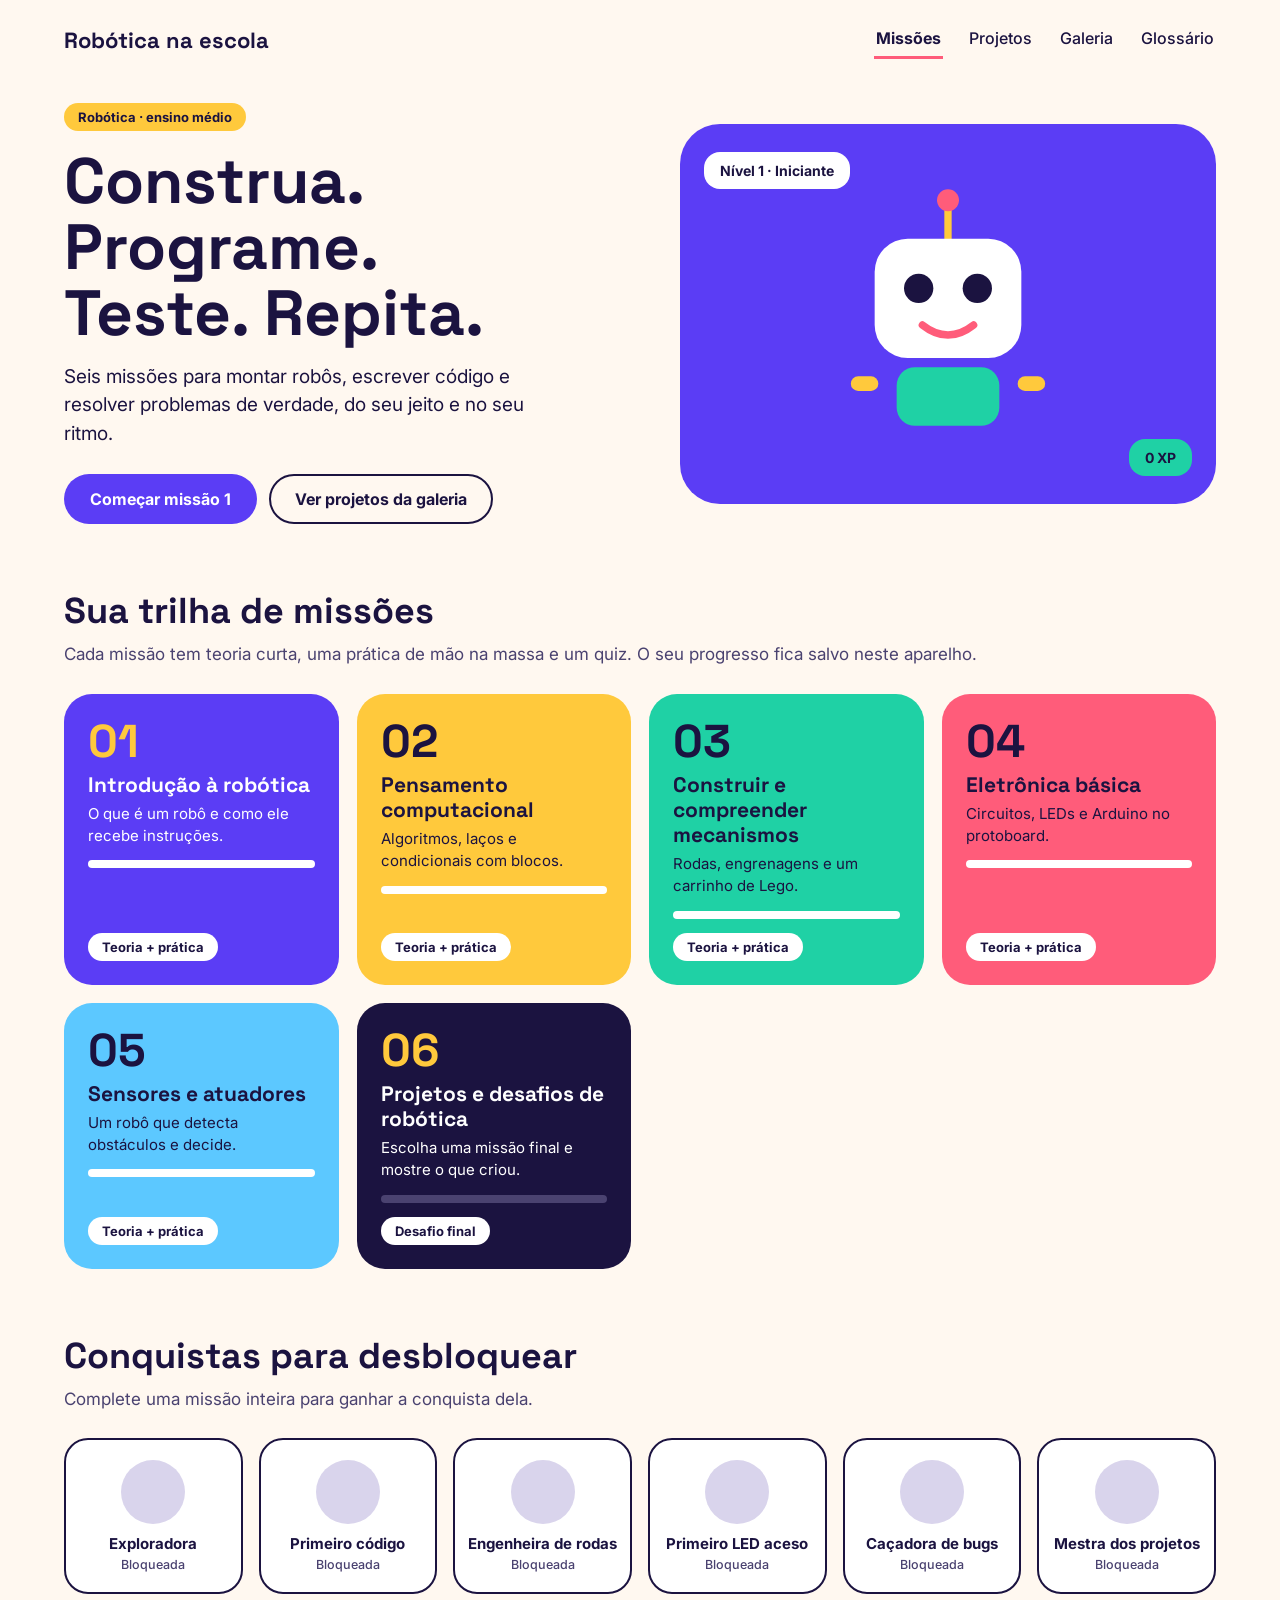
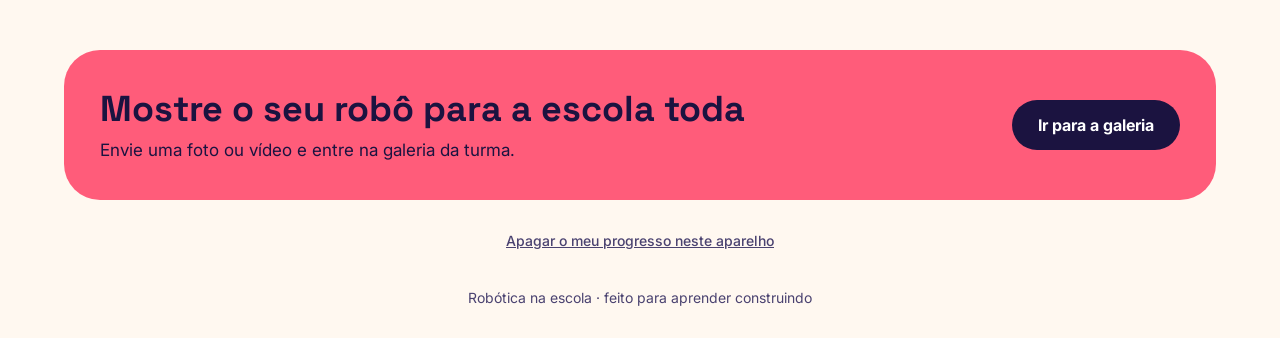
==== index.html @ 1efce521 "upando para o git" ====
<!DOCTYPE html>
<html lang="pt-BR">
<head>
<meta charset="utf-8">
<meta name="viewport" content="width=device-width, initial-scale=1">
<title>Início | Robótica na escola</title>
<link rel="icon" href="img/favicon.svg" type="image/svg+xml">
<link href="https://fonts.googleapis.com/css2?family=Inter:wght@400;500;700&family=Space+Grotesk:wght@500;700&display=swap" rel="stylesheet">
<link rel="stylesheet" href="css/estilo.css">
</head>
<body>
<a class="pular" href="#conteudo">Pular para o conteúdo</a>
<div class="wrap">
<header class="cabecalho">
<a class="logo" href="index.html">Robótica na escola</a>
<nav aria-label="Principal">
<a href="index.html#trilha" aria-current="page">Missões</a>
<a href="modulo-6.html">Projetos</a>
<a href="galeria.html">Galeria</a>
<a href="glossario.html">Glossário</a>
</nav>
</header>
<main id="conteudo">
<div class="hero">
<div class="hero-texto">
<span class="selo">Robótica · ensino médio</span>
<h1>Construa.<br>Programe.<br>Teste. Repita.</h1>
<p>Seis missões para montar robôs, escrever código e resolver problemas de verdade, do seu jeito e no seu ritmo.</p>
<div class="botoes">
<a class="btn btn-violeta" href="modulo-1.html">Começar missão 1</a>
<a class="btn btn-borda" href="galeria.html">Ver projetos da galeria</a>
</div>
</div>
<div class="hero-arte">
<svg class="robo" width="220" height="260" viewBox="0 0 240 280" aria-hidden="true">
<line x1="120" y1="20" x2="120" y2="58" stroke="#FFC93C" stroke-width="8" stroke-linecap="round"/>
<circle cx="120" cy="16" r="12" fill="#FF5C7A"/>
<rect x="40" y="58" width="160" height="130" rx="36" fill="#fff"/>
<circle cx="88" cy="112" r="16" fill="#1B1340"/><circle cx="152" cy="112" r="16" fill="#1B1340"/>
<path d="M92 152 Q120 174 148 152" stroke="#FF5C7A" stroke-width="8" fill="none" stroke-linecap="round"/>
<rect x="64" y="198" width="112" height="64" rx="20" fill="#1FD1A5"/>
<rect x="14" y="208" width="30" height="16" rx="8" fill="#FFC93C"/><rect x="196" y="208" width="30" height="16" rx="8" fill="#FFC93C"/>
</svg>
<span class="chip chip-a" id="nivel">Nível 1 · Iniciante</span>
<span class="chip chip-b" id="xp">0 XP</span>
</div>
</div>

<section id="trilha">
<h2>Sua trilha de missões</h2>
<p class="sub">Cada missão tem teoria curta, uma prática de mão na massa e um quiz. O seu progresso fica salvo neste aparelho.</p>
<div class="trilha">
<a class="card cor-violeta" href="modulo-1.html" data-modulo="1"><span class="num">01</span><h3>Introdução à robótica</h3><p>O que é um robô e como ele recebe instruções.</p><div class="mini" aria-hidden="true"><div></div></div><span class="tag">Teoria + prática</span></a>
<a class="card cor-amarelo" href="modulo-2.html" data-modulo="2"><span class="num">02</span><h3>Pensamento computacional</h3><p>Algoritmos, laços e condicionais com blocos.</p><div class="mini" aria-hidden="true"><div></div></div><span class="tag">Teoria + prática</span></a>
<a class="card cor-menta" href="modulo-3.html" data-modulo="3"><span class="num">03</span><h3>Construir e compreender mecanismos</h3><p>Rodas, engrenagens e um carrinho de Lego.</p><div class="mini" aria-hidden="true"><div></div></div><span class="tag">Teoria + prática</span></a>
<a class="card cor-coral" href="modulo-4.html" data-modulo="4"><span class="num">04</span><h3>Eletrônica básica</h3><p>Circuitos, LEDs e Arduino no protoboard.</p><div class="mini" aria-hidden="true"><div></div></div><span class="tag">Teoria + prática</span></a>
<a class="card cor-ceu" href="modulo-5.html" data-modulo="5"><span class="num">05</span><h3>Sensores e atuadores</h3><p>Um robô que detecta obstáculos e decide.</p><div class="mini" aria-hidden="true"><div></div></div><span class="tag">Teoria + prática</span></a>
<a class="card cor-noite" href="modulo-6.html" data-modulo="6"><span class="num">06</span><h3>Projetos e desafios de robótica</h3><p>Escolha uma missão final e mostre o que criou.</p><div class="mini" aria-hidden="true"><div></div></div><span class="tag">Desafio final</span></a>
</div>
</section>

<section>
<h2>Conquistas para desbloquear</h2>
<p class="sub">Complete uma missão inteira para ganhar a conquista dela.</p>
<div class="conquistas">
<div class="badge" data-modulo="1" style="--c:#FFC93C"><i></i>Exploradora<small>Bloqueada</small></div>
<div class="badge" data-modulo="2" style="--c:#5B3DF5"><i></i>Primeiro código<small>Bloqueada</small></div>
<div class="badge" data-modulo="3" style="--c:#1FD1A5"><i></i>Engenheira de rodas<small>Bloqueada</small></div>
<div class="badge" data-modulo="4" style="--c:#FF5C7A"><i></i>Primeiro LED aceso<small>Bloqueada</small></div>
<div class="badge" data-modulo="5" style="--c:#5CC8FF"><i></i>Caçadora de bugs<small>Bloqueada</small></div>
<div class="badge" data-modulo="6" style="--c:#1B1340"><i></i>Mestra dos projetos<small>Bloqueada</small></div>
</div>
</section>

<div class="cta">
<div>
<h2>Mostre o seu robô para a escola toda</h2>
<p>Envie uma foto ou vídeo e entre na galeria da turma.</p>
</div>
<a class="btn btn-noite" href="galeria.html">Ir para a galeria</a>
</div>
<p class="reset"><button type="button" id="reiniciar" class="btn-link">Apagar o meu progresso neste aparelho</button></p>
</main>
<footer class="rodape-site">Robótica na escola · feito para aprender construindo</footer>
</div>
<script src="js/script.js"></script>
</body>
</html>
---- css/estilo.css ----
/* Robótica na escola: estilo compartilhado por todas as páginas.
   As cores principais estão nas variáveis abaixo. Mude aqui e o site inteiro muda. */
:root {
  --noite: #1B1340;
  --creme: #FFF8F0;
  --violeta: #5B3DF5;
  --coral: #FF5C7A;
  --menta: #1FD1A5;
  --amarelo: #FFC93C;
  --ceu: #5CC8FF;
  --suave: #4A4270;
}
* { box-sizing: border-box; }
html { scroll-behavior: smooth; }
body { margin: 0; background: var(--creme); color: var(--noite); font-family: 'Inter', Arial, sans-serif; }
h1, h2, h3, .num, .logo { font-family: 'Space Grotesk', Arial, sans-serif; }
a { color: inherit; }
:focus-visible { outline: 3px solid var(--violeta); outline-offset: 3px; }
.wrap { max-width: 1200px; margin: 0 auto; padding: 0 24px; }
.pular { position: absolute; left: -999px; top: 8px; background: var(--noite); color: #fff; padding: 10px 16px; border-radius: 8px; z-index: 10; }
.pular:focus { left: 8px; }

/* Cabeçalho */
.cabecalho { display: flex; flex-wrap: wrap; gap: 12px; align-items: center; justify-content: space-between; padding: 20px 0; }
.logo { font-weight: 700; font-size: 22px; text-decoration: none; }
.cabecalho nav { display: flex; flex-wrap: wrap; gap: 8px 24px; }
.cabecalho nav a { text-decoration: none; font-weight: 500; padding: 8px 2px; border-bottom: 3px solid transparent; }
.cabecalho nav a:hover { color: var(--violeta); }
.cabecalho nav a[aria-current="page"] { border-bottom-color: var(--coral); font-weight: 700; }

/* Botões */
.btn { display: inline-block; font-weight: 700; text-decoration: none; padding: 15px 26px; border-radius: 999px; min-height: 44px; }
.btn-violeta { background: var(--violeta); color: #fff; }
.btn-violeta:hover, .btn-noite:hover { background: var(--noite); }
.btn-noite { background: var(--noite); color: #fff; }
.btn-noite:hover { background: var(--violeta); }
.btn-borda { border: 2px solid var(--noite); padding: 13px 24px; }
.btn-borda:hover { background: var(--noite); color: #fff; }
button { font: inherit; font-weight: 700; border: 0; background: var(--violeta); color: #fff; padding: 13px 26px; border-radius: 999px; min-height: 44px; cursor: pointer; }
button:hover { background: var(--noite); }
.btn-link { background: none; color: var(--suave); text-decoration: underline; font-weight: 500; padding: 8px; min-height: 0; font-size: 14px; }
.btn-link:hover { background: none; color: var(--coral); }

/* Início */
.hero { display: flex; flex-wrap: wrap; gap: 40px; align-items: center; padding: 24px 0 56px; }
.hero-texto { flex: 1 1 360px; }
.selo { display: inline-block; background: var(--amarelo); font-weight: 700; font-size: 13px; padding: 6px 14px; border-radius: 999px; }
.hero h1 { font-size: clamp(40px, 7vw, 64px); line-height: 1.03; margin: 18px 0 16px; }
.hero p { font-size: 19px; line-height: 1.5; margin: 0 0 26px; max-width: 480px; }
.botoes { display: flex; flex-wrap: wrap; gap: 12px; }
.hero-arte { flex: 1 1 320px; min-height: 380px; background: var(--violeta); border-radius: 40px; position: relative; display: flex; align-items: center; justify-content: center; }
.chip { position: absolute; font-weight: 700; font-size: 14px; padding: 10px 16px; border-radius: 16px; }
.chip-a { top: 28px; left: 24px; background: #fff; }
.chip-b { bottom: 28px; right: 24px; background: var(--menta); }
.robo { animation: flutuar 3s ease-in-out infinite; }
@keyframes flutuar { 0%, 100% { transform: translateY(0); } 50% { transform: translateY(-10px); } }
section { padding: 8px 0 56px; }
h2 { font-size: clamp(26px, 4vw, 36px); margin: 0 0 8px; }
.sub { font-size: 17px; line-height: 1.5; margin: 0 0 26px; color: var(--suave); }

.trilha { display: grid; grid-template-columns: repeat(auto-fit, minmax(260px, 1fr)); gap: 18px; }
.card { display: flex; flex-direction: column; min-height: 220px; padding: 24px; border-radius: 28px; text-decoration: none; transition: transform .18s ease, box-shadow .18s ease; }
.card:hover { transform: translateY(-6px); box-shadow: 0 12px 24px rgba(27, 19, 64, .22); }
.num { font-size: 46px; font-weight: 700; line-height: 1; }
.card h3 { margin: 8px 0 6px; font-size: 21px; line-height: 1.2; }
.card p { margin: 0 0 14px; font-size: 15px; line-height: 1.45; }
.mini { height: 8px; background: #fff; border-radius: 99px; overflow: hidden; margin-bottom: 14px; }
.mini > div { height: 8px; width: 0; background: var(--violeta); border-radius: 99px; transition: width .4s ease; }
.tag { margin-top: auto; align-self: flex-start; padding: 6px 14px; border-radius: 999px; background: #fff; color: var(--noite); font-size: 13px; font-weight: 700; }

/* Cores por missão */
.cor-violeta { background: var(--violeta); color: #fff; }
.cor-amarelo { background: var(--amarelo); }
.cor-menta { background: var(--menta); }
.cor-coral { background: var(--coral); }
.cor-ceu { background: var(--ceu); }
.cor-noite { background: var(--noite); color: #fff; }
.cor-violeta .num, .cor-noite .num { color: var(--amarelo); }
.cor-violeta .mini > div, .cor-noite .mini > div { background: var(--amarelo); }
.cor-noite .mini { background: #4A4270; }

.conquistas { display: grid; grid-template-columns: repeat(auto-fit, minmax(150px, 1fr)); gap: 16px; }
.badge { background: #fff; border: 2px solid var(--noite); border-radius: 24px; padding: 20px 12px; text-align: center; font-weight: 700; font-size: 15px; }
.badge i { display: block; width: 64px; height: 64px; border-radius: 50%; margin: 0 auto 10px; background: #D9D4EC; }
.badge small { display: block; margin-top: 4px; font-weight: 500; color: var(--suave); }
.badge.on i { background: var(--c); }
.badge.on { border-color: var(--violeta); }

.cta { display: flex; flex-wrap: wrap; gap: 20px; align-items: center; justify-content: space-between; background: var(--coral); border-radius: 36px; padding: 36px; margin-bottom: 24px; }
.cta h2 { margin-bottom: 6px; }
.cta p { margin: 0; font-size: 17px; line-height: 1.5; max-width: 560px; }
.reset { text-align: center; margin: 0 0 24px; }
.rodape-site { text-align: center; font-size: 14px; color: var(--suave); padding: 8px 0 32px; }

/* Módulos */
.topo-modulo { border-radius: 36px; padding: 36px; }
.topo-modulo .missao { font-weight: 700; font-size: 14px; }
.topo-modulo h1 { font-size: clamp(32px, 6vw, 52px); line-height: 1.05; margin: 8px 0 12px; }
.topo-modulo p { font-size: 19px; line-height: 1.5; margin: 0 0 22px; max-width: 700px; }
.barra-linha { display: flex; align-items: center; gap: 14px; max-width: 520px; font-weight: 700; font-size: 14px; }
.barra { flex: 1; height: 14px; background: #fff; border-radius: 99px; overflow: hidden; }
.barra > div { height: 14px; background: var(--violeta); border-radius: 99px; transition: width .3s ease; }
.cor-violeta .barra > div, .cor-noite .barra > div { background: var(--amarelo); }
.cor-noite .barra { background: #4A4270; }

.layout { display: flex; flex-wrap: wrap; gap: 32px; padding: 40px 0 32px; align-items: flex-start; }
.principal { flex: 3 1 460px; min-width: 0; }
.lateral { flex: 2 1 320px; display: flex; flex-direction: column; gap: 20px; }
.principal h2 { font-size: clamp(24px, 4vw, 32px); margin: 0 0 16px; }
.principal h2.espaco { margin-top: 40px; }

details { background: #fff; border: 2px solid var(--noite); border-radius: 24px; padding: 4px 24px; margin-bottom: 12px; }
details[open] { border-color: var(--violeta); }
summary { list-style: none; cursor: pointer; display: flex; align-items: center; gap: 12px; min-height: 60px; font-weight: 700; font-size: 19px; }
summary::-webkit-details-marker { display: none; }
summary::after { content: "+"; font-size: 26px; line-height: 1; }
details[open] summary::after { content: "\2212"; }
.estado { font-size: 13px; padding: 4px 12px; border-radius: 99px; background: #EDE9F7; white-space: nowrap; margin-left: auto; font-weight: 700; }
details.feito .estado { background: var(--menta); }
.conteudo { font-size: 16px; line-height: 1.6; padding-bottom: 20px; }
.conteudo p { margin: 0 0 12px; }
.dica { background: #E9E4FF; border-radius: 16px; padding: 14px 18px; font-size: 15px; margin-bottom: 16px; }

.quiz { background: #fff; border: 2px solid var(--noite); border-radius: 24px; padding: 24px; }
.pergunta { font-weight: 700; font-size: 18px; margin: 0 0 10px; }
label.opcao { display: flex; gap: 12px; align-items: center; min-height: 44px; font-size: 16px; cursor: pointer; }
input[type=radio], input[type=checkbox] { width: 20px; height: 20px; flex: none; accent-color: var(--violeta); }
.quiz button { margin-top: 12px; }
#resposta { margin: 12px 0 0; font-weight: 700; min-height: 24px; }
#resposta.certo { color: #0B7A5F; }
#resposta.errado { color: #B3123A; }

.pratica { background: var(--violeta); color: #fff; border-radius: 32px; padding: 28px; }
.pratica .rotulo { font-weight: 700; font-size: 14px; color: var(--amarelo); }
.pratica h3 { font-size: 26px; margin: 8px 0 10px; }
.pratica p { font-size: 16px; line-height: 1.5; margin: 0 0 16px; }
.pratica .sub { display: block; font-weight: 700; font-size: 14px; color: #fff; margin: 0; }
.pratica .lista { font-size: 15px; margin: 4px 0 16px; padding-left: 20px; line-height: 1.5; }
.barra-pratica { margin: 8px 0 6px; flex: none; }
.barra-pratica > div { background: var(--menta); }
.extra { margin-top: 14px; background: var(--amarelo); color: var(--noite); border-radius: 16px; padding: 12px 16px; font-size: 15px; font-weight: 700; }
.bug { background: var(--menta); border-radius: 32px; padding: 24px; }
.bug p { font-size: 15px; line-height: 1.5; margin: 6px 0 0; }
.rodape-modulo { display: flex; flex-wrap: wrap; gap: 12px; justify-content: space-between; padding: 0 0 48px; }

/* Galeria e glossário */
.miolo { padding-top: 16px; }
.titulo-pagina { font-size: clamp(32px, 6vw, 48px); margin: 0 0 8px; }
.galeria { display: grid; grid-template-columns: repeat(auto-fit, minmax(260px, 1fr)); gap: 20px; margin-bottom: 40px; }
.projeto { background: #fff; border: 2px solid var(--noite); border-radius: 28px; overflow: hidden; padding-bottom: 20px; }
.projeto .foto { height: 180px; }
.projeto h3 { margin: 16px 20px 4px; font-size: 20px; }
.projeto p { margin: 0 20px 8px; font-size: 15px; line-height: 1.5; }
.projeto .autoras { color: var(--suave); font-size: 13px; font-weight: 700; }
.rotulo-busca { display: block; font-weight: 700; margin-bottom: 6px; }
#busca { width: 100%; max-width: 480px; font: inherit; padding: 14px 18px; border: 2px solid var(--noite); border-radius: 999px; background: #fff; min-height: 48px; }
.lista-termos { margin: 28px 0 0; display: grid; grid-template-columns: repeat(auto-fit, minmax(280px, 1fr)); gap: 14px; }
.termo { background: #fff; border: 2px solid var(--noite); border-radius: 20px; padding: 16px 20px; }
.termo dt { font-weight: 700; font-size: 18px; font-family: 'Space Grotesk', Arial, sans-serif; margin-bottom: 4px; }
.termo dd { margin: 0; font-size: 15px; line-height: 1.5; }

@media (max-width: 560px) {
  .wrap { padding: 0 16px; }
  .topo-modulo, .cta { padding: 24px; border-radius: 28px; }
  details { padding: 2px 16px; }
  summary { font-size: 17px; }
}
@media (prefers-reduced-motion: reduce) {
  html { scroll-behavior: auto; }
  .robo { animation: none; }
  .card, .barra > div, .mini > div { transition: none; }
  .card:hover { transform: none; }
}

/* Abas e apresentações de slides por missão */
.abas-modulo { display:flex; gap:10px; flex-wrap:wrap; margin:26px 0 12px; border-bottom:2px solid var(--noite); }
.aba-modulo { cursor:pointer; padding:12px 18px; border:2px solid var(--noite); border-bottom:0; border-radius:14px 14px 0 0; background:#fff; font:inherit; font-weight:700; color:var(--noite); }
.aba-modulo.ativa { background:var(--violeta); color:#fff; }
.painel-slides { background:#fff; border:2px solid var(--noite); border-radius:24px; padding:24px; margin:20px 0 32px; }
.painel-slides[hidden] { display:none !important; }
.campo-slides { display:flex; flex-wrap:wrap; gap:12px; align-items:center; margin:20px 0; }
.campo-slides label { font-weight:700; flex-basis:100%; }
.campo-slides input { flex:1 1 320px; min-width:0; padding:12px; border:2px solid var(--noite); border-radius:12px; font:inherit; }
.visualizador-slides { position:relative; width:100%; aspect-ratio:16/9; background:#f2f2f2; border-radius:16px; overflow:hidden; }
.visualizador-slides iframe { width:100%; height:100%; border:0; }
.nota-slides { font-size:.9rem; opacity:.8; }
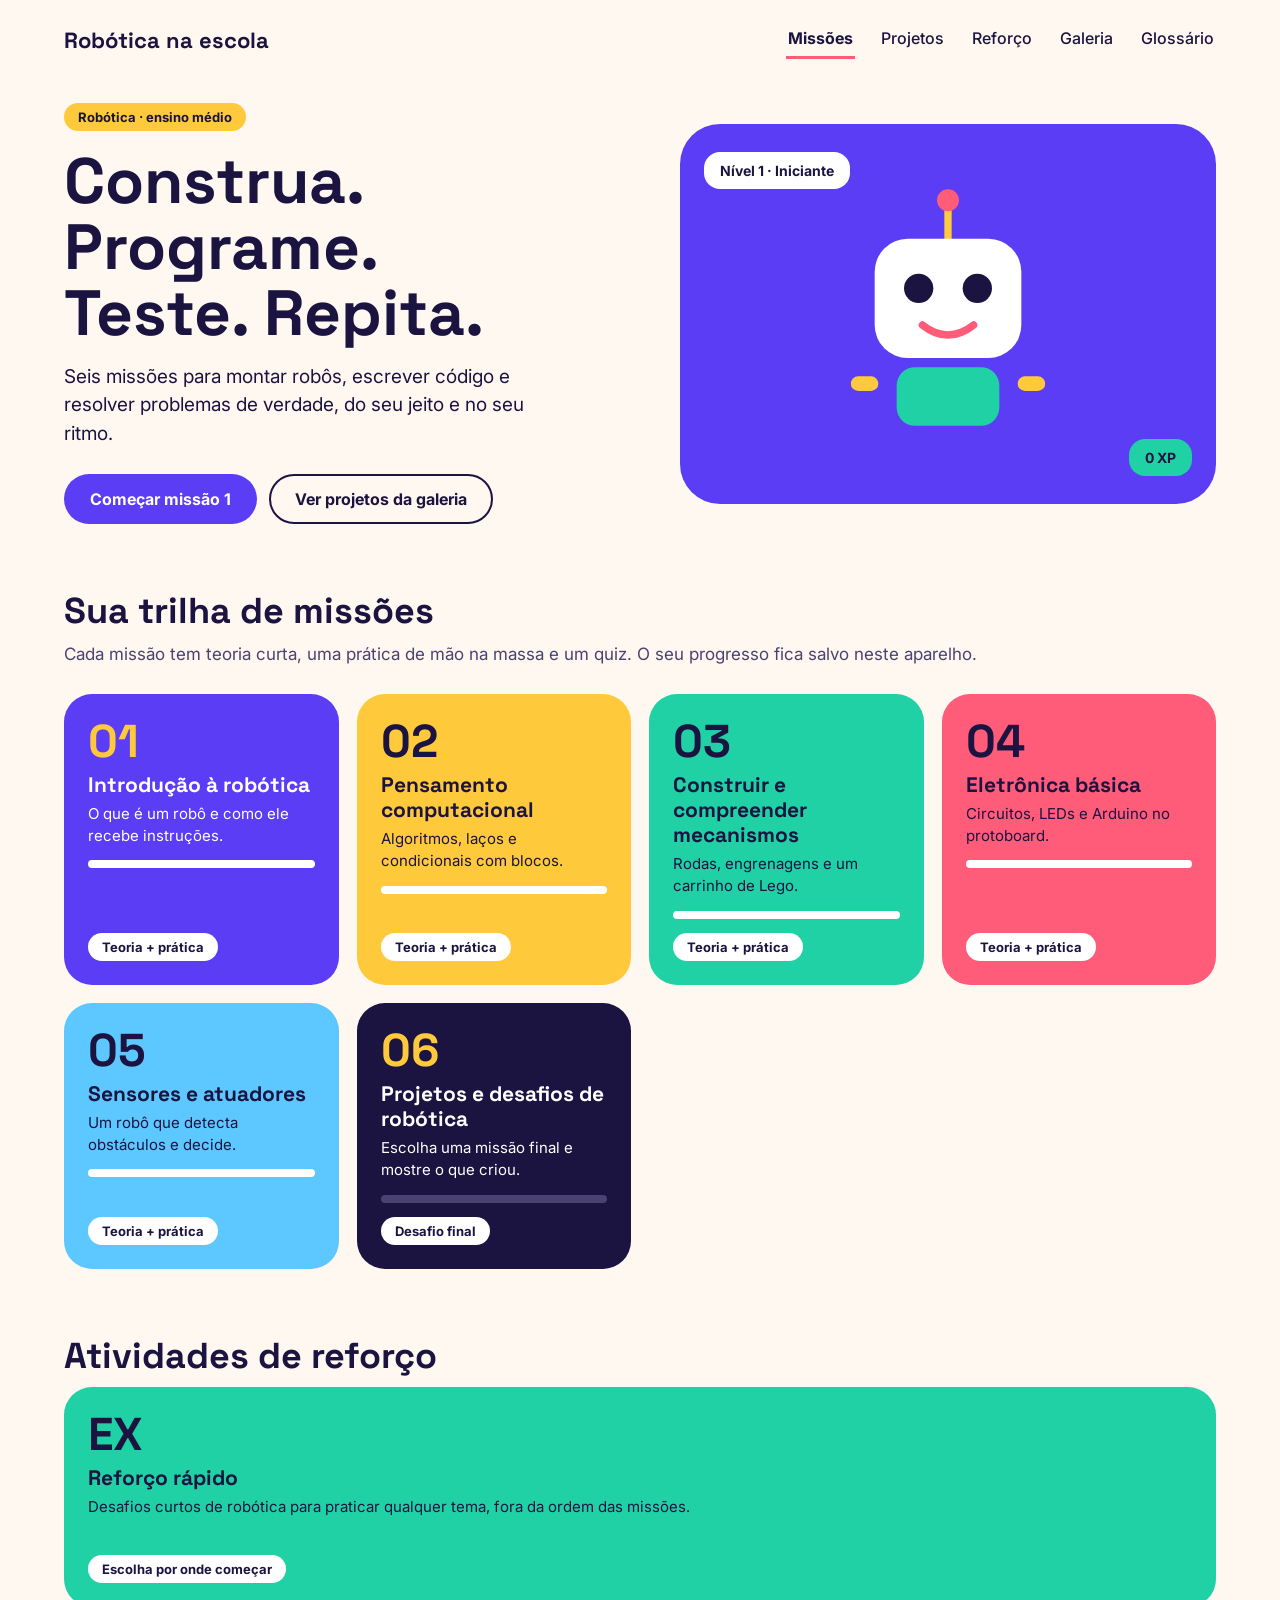
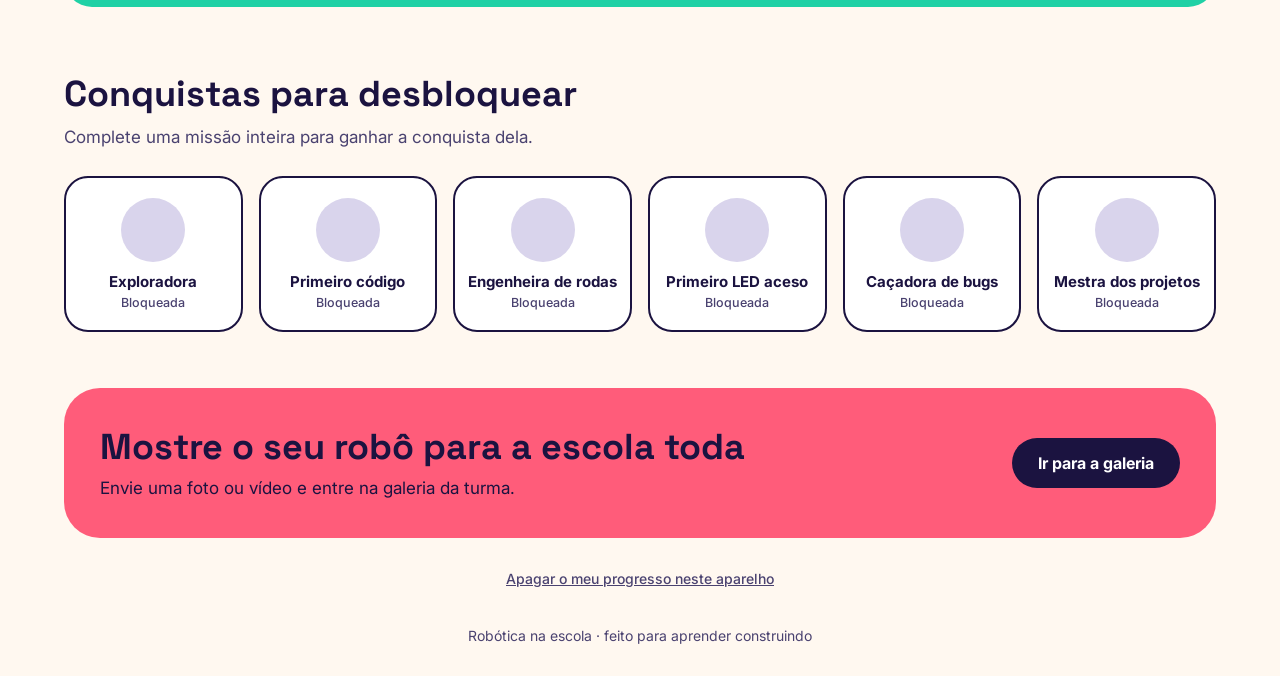
==== commit 1ba04445: "Addicionar atividades extras" ====
--- a/index.html
+++ b/index.html
@@ -16,6 +16,7 @@
 <nav aria-label="Principal">
 <a href="index.html#trilha" aria-current="page">Missões</a>
 <a href="modulo-6.html">Projetos</a>
+<a href="modulo-extra.html">Reforço</a>
 <a href="galeria.html">Galeria</a>
 <a href="glossario.html">Glossário</a>
 </nav>
@@ -59,6 +60,11 @@
 </div>
 </section>
 
+<section class="secao-reforco">
+<h2>Atividades de reforço</h2>
+<a class="card card-reforco cor-menta" href="modulo-extra.html"><span class="num">EX</span><h3>Reforço rápido</h3><p>Desafios curtos de robótica para praticar qualquer tema, fora da ordem das missões.</p><span class="tag">Escolha por onde começar</span></a>
+</section>
+
 <section>
 <h2>Conquistas para desbloquear</h2>
 <p class="sub">Complete uma missão inteira para ganhar a conquista dela.</p>
--- a/css/estilo.css
+++ b/css/estilo.css
@@ -159,6 +159,20 @@
 .termo dt { font-weight: 700; font-size: 18px; font-family: 'Space Grotesk', Arial, sans-serif; margin-bottom: 4px; }
 .termo dd { margin: 0; font-size: 15px; line-height: 1.5; }
 
+.topo-reforco { margin-bottom: 24px; }
+.grade-reforco { display:grid; grid-template-columns:repeat(auto-fit, minmax(290px, 1fr)); gap:16px; padding:8px 0 40px; }
+.desafio-reforco { display:flex; flex-direction:column; align-items:flex-start; justify-content:space-between; gap:18px; min-height:150px; background:#fff; border:2px solid var(--noite); border-radius:20px; padding:22px; }
+.desafio-reforco h2 { margin:0; font-size:22px; }
+.desafio-reforco .btn { padding:11px 20px; }
+.atividade-arduino { display:block; grid-column:1 / -1; width:100%; min-height:0; padding:4px 24px; }
+.atividade-arduino summary { min-height:60px; }
+.atividade-arduino .conteudo { padding-bottom:20px; }
+.atividade-arduino h3 { margin:10px 0 0; font-size:19px; }
+.atividade-arduino p, .atividade-arduino li { max-width:860px; line-height:1.55; }
+.atividade-arduino ul, .atividade-arduino ol { margin:0; padding-left:24px; }
+.codigo-atividade { width:100%; max-width:900px; overflow-x:auto; margin:0; padding:18px; border-radius:12px; background:var(--noite); color:#fff; font:14px/1.55 Consolas, 'Courier New', monospace; }
+.codigo-atividade code { white-space:pre; }
+
 @media (max-width: 560px) {
   .wrap { padding: 0 16px; }
   .topo-modulo, .cta { padding: 24px; border-radius: 28px; }
@@ -176,8 +190,25 @@
 .abas-modulo { display:flex; gap:10px; flex-wrap:wrap; margin:26px 0 12px; border-bottom:2px solid var(--noite); }
 .aba-modulo { cursor:pointer; padding:12px 18px; border:2px solid var(--noite); border-bottom:0; border-radius:14px 14px 0 0; background:#fff; font:inherit; font-weight:700; color:var(--noite); }
 .aba-modulo.ativa { background:var(--violeta); color:#fff; }
-.painel-slides { background:#fff; border:2px solid var(--noite); border-radius:24px; padding:24px; margin:20px 0 32px; }
-.painel-slides[hidden] { display:none !important; }
+.painel-slides,
+.painel-material { background:#fff; border:2px solid var(--noite); border-radius:24px; padding:24px; margin:20px 0 32px; }
+.painel-slides[hidden],
+.painel-material[hidden],
+.painel-simulador[hidden] { display:none !important; }
+.painel-simulador { background:#fff; border:2px solid var(--noite); border-radius:24px; padding:24px; margin:20px 0 32px; }
+.acoes-simulador { display:flex; justify-content:flex-end; margin:16px 0; }
+.visualizador-simulador { position:relative; width:100%; height:760px; background:#f2f2f2; border:2px solid var(--noite); border-radius:16px; overflow:hidden; }
+.visualizador-simulador iframe { width:100%; height:100%; border:0; }
+@media (max-width:850px) { .visualizador-simulador { height:620px; } .acoes-simulador { justify-content:flex-start; } }
+.lista-downloads { display:grid; grid-template-columns:repeat(auto-fit, minmax(250px, 1fr)); gap:14px; margin-top:20px; }
+.card-download { display:flex; align-items:center; gap:14px; min-height:88px; padding:18px; border:2px solid var(--noite); border-radius:16px; background:#fff; color:var(--noite); text-decoration:none; transition:transform .15s ease, box-shadow .15s ease, border-color .15s ease; }
+.card-download:hover { transform:translateY(-2px); box-shadow:0 6px 0 var(--noite); border-color:var(--violeta); }
+.card-download:focus-visible { outline:3px solid var(--ceu); outline-offset:3px; }
+.card-download .arquivo { display:flex; align-items:center; justify-content:center; flex:none; width:48px; height:48px; border-radius:12px; background:#E9E4FF; font-size:13px; font-weight:700; }
+.card-download .descricao { display:flex; flex-direction:column; gap:4px; line-height:1.3; }
+.card-download strong { font-size:17px; }
+.card-download small { opacity:.75; }
+@media (max-width:540px) { .lista-downloads { grid-template-columns:1fr; } }
 .campo-slides { display:flex; flex-wrap:wrap; gap:12px; align-items:center; margin:20px 0; }
 .campo-slides label { font-weight:700; flex-basis:100%; }
 .campo-slides input { flex:1 1 320px; min-width:0; padding:12px; border:2px solid var(--noite); border-radius:12px; font:inherit; }
